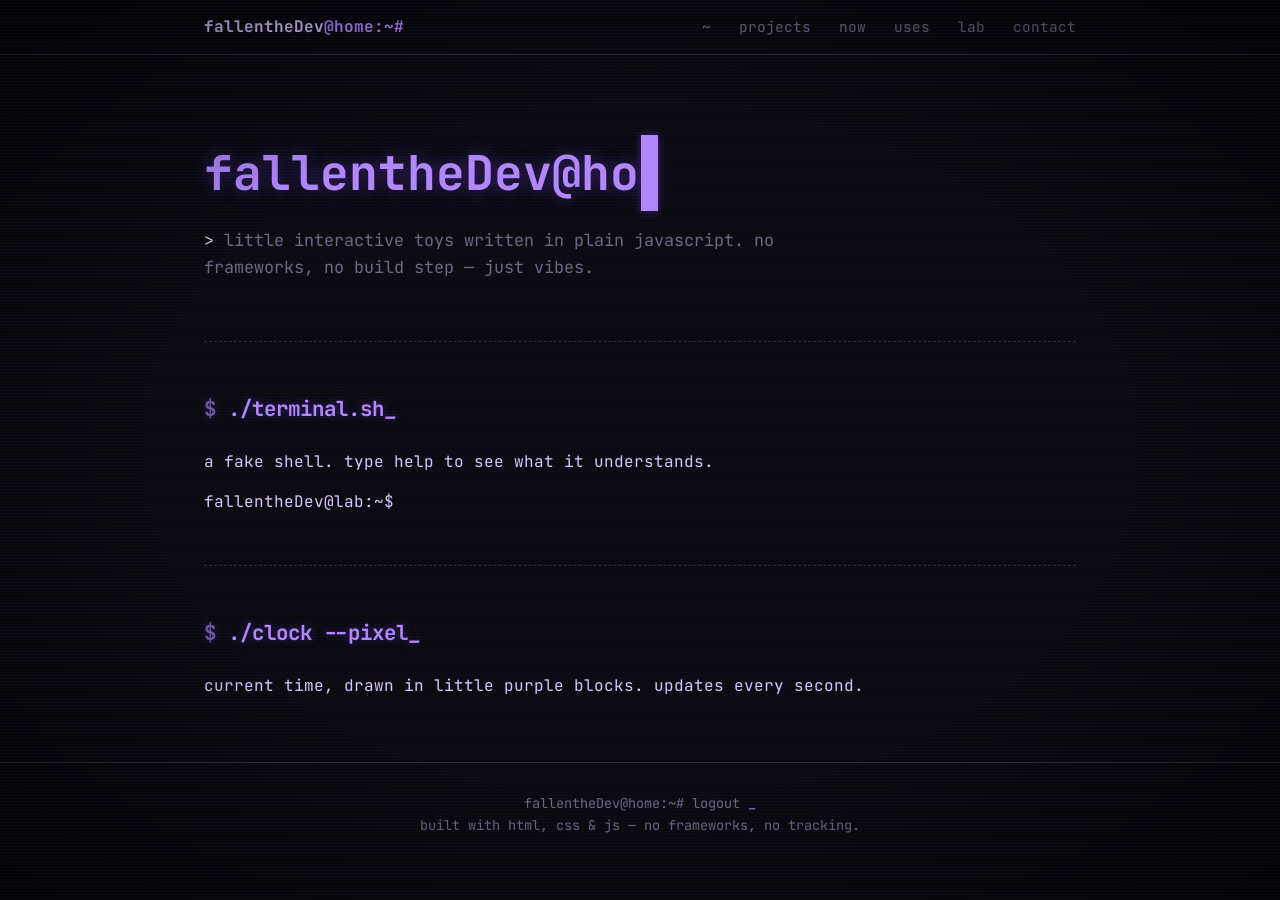
==== lab/index.html @ 34c0146e "Create index.html" ====
<!DOCTYPE html>
<html lang="en">
<head>
<meta charset="UTF-8" />
<meta name="viewport" content="width=device-width, initial-scale=1.0" />
<title>lab // fallentheDev</title>
<link rel="preconnect" href="https://fonts.googleapis.com" />
<link rel="preconnect" href="https://fonts.gstatic.com" crossorigin />
<link href="https://fonts.googleapis.com/css2?family=JetBrains+Mono:wght@400;700&display=swap" rel="stylesheet" />
<link rel="stylesheet" href="../style.css" />
</head>
<body>

<header>
  <div class="wrap">
    <a class="prompt" href="../index.html"><span class="user">fallentheDev</span>@home:~#</a>
    <nav>
      <a href="../index.html">~</a>
      <a href="../projects/">projects</a>
      <a href="../now/">now</a>
      <a href="../uses/">uses</a>
      <a href="../lab/">lab</a>
      <a href="../index.html#contact">contact</a>
    </nav>
  </div>
</header>

<main class="wrap">

  <section class="hero" style="border-top:none;">
    <h1 id="typed"></h1>
    <p class="sub">
      <span class="hl">&gt;</span> little interactive toys written in plain
      javascript. no frameworks, no build step — just vibes.
    </p>
  </section>

  <!-- Typing terminal -->
  <section id="terminal">
    <h2>./terminal.sh</h2>
    <p class="bio" style="margin-bottom:14px;">
      a fake shell. type <span class="hl">help</span> to see what it understands.
    </p>
    <div id="term" class="term" tabindex="0">
      <div id="term-out" class="term-out"></div>
      <div class="term-line">
        <span class="term-prompt">fallentheDev@lab:~$</span>&nbsp;<span id="term-input" class="term-input"></span><span class="term-cursor">&nbsp;</span>
      </div>
    </div>
  </section>

  <!-- Pixel clock -->
  <section id="clock">
    <h2>./clock --pixel</h2>
    <p class="bio" style="margin-bottom:14px;">
      current time, drawn in little purple blocks. updates every second.
    </p>
    <div id="clock-grid" class="clock-grid" aria-label="pixel clock"></div>
    <p class="bio" style="margin-top:14px; color:var(--muted); font-size:0.85rem;">
      <span id="clock-text"></span>
    </p>
  </section>

</main>

<footer>
  <div class="wrap">
    fallentheDev@home:~# logout <span class="pulse">_</span><br/>
    built with html, css &amp; js — no frameworks, no tracking.
  </div>
</footer>

<link rel="stylesheet" href="lab.css" />
<script src="../script.js"></script>
<script src="lab.js"></script>
<script>
  document.addEventListener("DOMContentLoaded", function () {
    const target = document.getElementById("typed");
    const text = "fallentheDev@home:~/lab#";
    let i = 0;
    target.innerHTML = "";
    (function type() {
      if (i <= text.length) {
        target.innerHTML = text.slice(0, i) + '<span class="cursor">&nbsp;</span>';
        i++;
        setTimeout(type, 45 + Math.random() * 50);
      } else {
        target.innerHTML = text + '<span class="cursor">&nbsp;</span>';
      }
    })();
  });
</script>

</body>
</html>
---- style.css ----
:root {
  --bg: #0a0a0f;
  --bg-soft: #12121a;
  --purple: #b388ff;
  --purple-dim: #7c4dff;
  --purple-glow: rgba(124, 77, 255, 0.45);
  --text: #d8c8ff;
  --muted: #6b6b85;
  --border: #2a2a3a;
}

* { box-sizing: border-box; margin: 0; padding: 0; }
html { scroll-behavior: smooth; }

body {
  background: var(--bg);
  color: var(--text);
  font-family: "JetBrains Mono", "Courier New", monospace;
  line-height: 1.6;
  overflow-x: hidden;
  min-height: 100vh;
}

/* Scanline + vignette overlay */
body::before {
  content: "";
  position: fixed;
  inset: 0;
  background:
    repeating-linear-gradient(
      to bottom,
      rgba(124, 77, 255, 0.04) 0px,
      rgba(124, 77, 255, 0.04) 1px,
      transparent 1px,
      transparent 3px
    );
  pointer-events: none;
  z-index: 9999;
}
body::after {
  content: "";
  position: fixed;
  inset: 0;
  background: radial-gradient(ellipse at center, transparent 55%, rgba(0,0,0,0.55) 100%);
  pointer-events: none;
  z-index: 9998;
}

a { color: var(--purple); text-decoration: none; }
a:hover { text-shadow: 0 0 8px var(--purple-glow); }

.wrap { max-width: 920px; margin: 0 auto; padding: 0 24px; }

/* Top bar */
header {
  border-bottom: 1px solid var(--border);
  padding: 14px 0;
  position: sticky;
  top: 0;
  background: rgba(10, 10, 15, 0.85);
  backdrop-filter: blur(6px);
  z-index: 100;
}
header .wrap { display: flex; justify-content: space-between; align-items: center; flex-wrap: wrap; gap: 10px; }
.prompt { color: var(--purple); font-weight: 700; }
.prompt .user { color: var(--text); }
nav a { margin-left: 18px; color: var(--muted); font-size: 0.9rem; }
nav a:hover { color: var(--purple); text-shadow: 0 0 8px var(--purple-glow); }

/* Hero */
.hero { padding: 80px 0 60px; }
.hero h1 {
  font-size: clamp(1.8rem, 5vw, 3rem);
  color: var(--purple);
  text-shadow: 0 0 18px var(--purple-glow);
  margin-bottom: 16px;
  min-height: 1.2em;
}
.cursor {
  display: inline-block;
  width: 0.6ch;
  background: var(--purple);
  margin-left: 2px;
  animation: blink 1s steps(2) infinite;
  box-shadow: 0 0 10px var(--purple-glow);
}
@keyframes blink { 50% { opacity: 0; } }

.hero .sub { color: var(--muted); font-size: 1.05rem; max-width: 620px; }
.hero .sub .hl { color: var(--text); }

/* Section */
section { padding: 50px 0; border-top: 1px dashed var(--border); }
h2 {
  color: var(--purple);
  font-size: 1.3rem;
  margin-bottom: 24px;
  text-shadow: 0 0 10px var(--purple-glow);
}
h2::before { content: "$ "; opacity: 0.6; }
h2::after { content: "_"; animation: blink 1s steps(2) infinite; }

p.bio { max-width: 680px; color: var(--text); }
p.bio + p.bio { margin-top: 14px; }

/* Skills */
.skills { display: flex; flex-wrap: wrap; gap: 10px; }
.chip {
  border: 1px solid var(--purple-dim);
  color: var(--purple);
  padding: 6px 14px;
  border-radius: 3px;
  font-size: 0.9rem;
  background: rgba(124, 77, 255, 0.06);
  transition: all 0.15s ease;
}
.chip:hover {
  background: rgba(124, 77, 255, 0.18);
  box-shadow: 0 0 12px var(--purple-glow);
  transform: translateY(-2px);
}

/* Projects */
.grid { display: grid; grid-template-columns: repeat(auto-fit, minmax(260px, 1fr)); gap: 18px; }
.card {
  background: var(--bg-soft);
  border: 1px solid var(--border);
  padding: 22px;
  border-radius: 4px;
  position: relative;
  overflow: hidden;
  transition: all 0.2s ease;
}
.card::before {
  content: "";
  position: absolute;
  top: 0; left: 0;
  height: 2px; width: 100%;
  background: linear-gradient(90deg, transparent, var(--purple), transparent);
  opacity: 0.4;
}
.card:hover {
  border-color: var(--purple-dim);
  box-shadow: 0 0 20px var(--purple-glow);
  transform: translateY(-3px);
}
.card h3 { color: var(--purple); font-size: 1.1rem; margin-bottom: 8px; }
.card p { color: var(--muted); font-size: 0.92rem; }
.card .tag {
  display: inline-block;
  margin-top: 14px;
  font-size: 0.8rem;
  color: var(--purple-dim);
  border-top: 1px dashed var(--border);
  padding-top: 10px;
  width: 100%;
}

/* Contact */
ul.contact { list-style: none; }
ul.contact li {
  padding: 12px 0;
  border-bottom: 1px dashed var(--border);
  display: flex;
  flex-wrap: wrap;
  gap: 10px;
  align-items: baseline;
}
ul.contact li:last-child { border-bottom: none; }
ul.contact .label { color: var(--muted); min-width: 90px; }
ul.contact .val { color: var(--purple); word-break: break-all; }

footer {
  border-top: 1px solid var(--border);
  padding: 30px 0;
  color: var(--muted);
  font-size: 0.85rem;
  text-align: center;
}
footer .pulse { color: var(--purple); animation: blink 1.5s steps(2) infinite; }

/* Pronouns */
.pronouns {
  color: var(--muted);
  font-size: 0.85em;
  border: 1px solid var(--border);
  padding: 1px 6px;
  border-radius: 3px;
  margin-left: 2px;
  white-space: nowrap;
}

/* Fun facts list */
ul.facts { list-style: none; max-width: 680px; }
ul.facts li {
  padding: 10px 0;
  border-bottom: 1px dashed var(--border);
  color: var(--text);
}
ul.facts li:last-child { border-bottom: none; }
ul.facts .fact-tag {
  color: var(--purple-dim);
  margin-right: 8px;
  font-size: 0.8rem;
}

/* Now page list */
ul.now { list-style: none; max-width: 680px; }
ul.now li {
  padding: 14px 0;
  border-bottom: 1px dashed var(--border);
  display: flex;
  flex-wrap: wrap;
  gap: 14px;
  align-items: baseline;
}
ul.now li:last-child { border-bottom: none; }
ul.now .dt {
  color: var(--purple-dim);
  min-width: 110px;
  font-size: 0.85rem;
  text-transform: lowercase;
}
ul.now .entry { color: var(--text); }
ul.now .entry .hl, .hero .sub .hl { color: var(--text); }

/* Uses page list */
ul.uses { list-style: none; max-width: 680px; }
ul.uses li {
  padding: 12px 0;
  border-bottom: 1px dashed var(--border);
  display: flex;
  flex-wrap: wrap;
  gap: 14px;
  align-items: baseline;
}
ul.uses li:last-child { border-bottom: none; }
ul.uses .cat {
  color: var(--purple-dim);
  min-width: 110px;
  font-size: 0.85rem;
}
ul.uses .item { color: var(--text); }

@media (max-width: 600px) {
  nav a { margin-left: 10px; }
  .hero { padding: 50px 0 40px; }
  ul.now .dt, ul.uses .cat { min-width: 100%; }
}
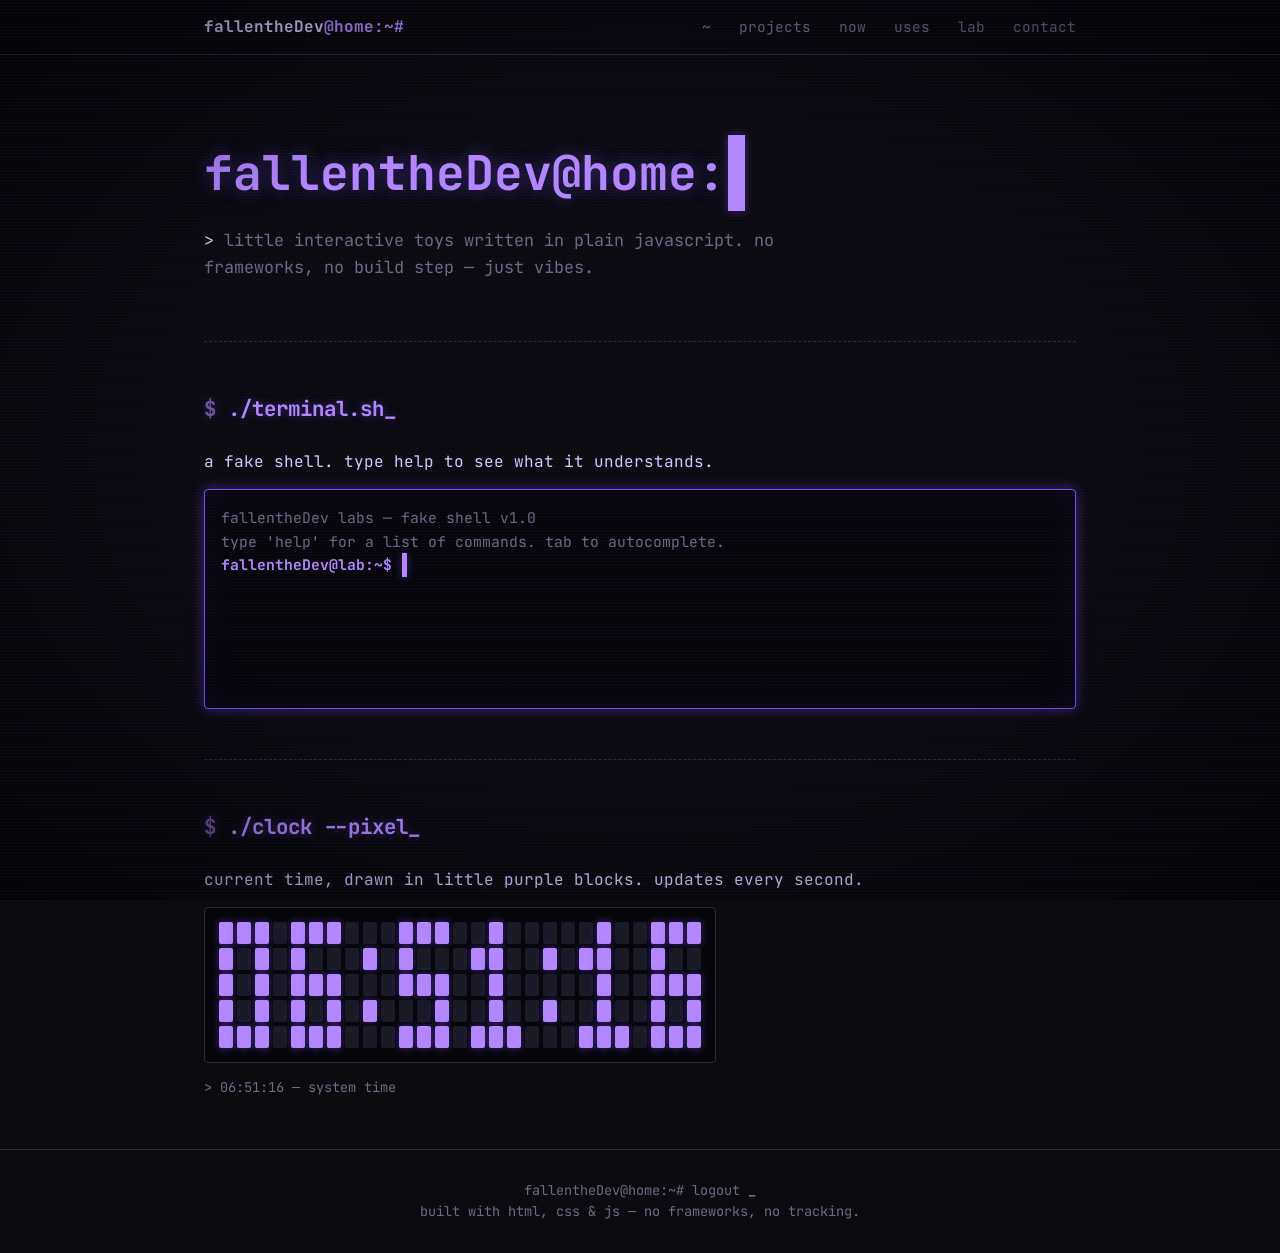
==== commit 7c61bb2c: "Initial commit: fallens.me personal site" ====
--- a/lab/index.html
+++ b/lab/index.html
@@ -92,4 +92,4 @@
 </script>
 
 </body>
-</html>
+</html>
--- a/lab/lab.css
+++ b/lab/lab.css
@@ -0,0 +1,67 @@
+/* ===== Lab page styles ===== */
+
+/* Typing terminal */
+.term {
+  background: #06060a;
+  border: 1px solid var(--border);
+  border-radius: 4px;
+  padding: 16px;
+  font-size: 0.92rem;
+  outline: none;
+  min-height: 220px;
+  max-height: 360px;
+  overflow-y: auto;
+  box-shadow: inset 0 0 30px rgba(124, 77, 255, 0.08);
+}
+.term:focus { border-color: var(--purple-dim); box-shadow: 0 0 14px var(--purple-glow), inset 0 0 30px rgba(124, 77, 255, 0.08); }
+
+.term-out { white-space: pre-wrap; word-break: break-word; }
+.term-out .out-line { color: var(--text); }
+.term-out .out-dim { color: var(--muted); }
+.term-out .out-err { color: #ff6b6b; }
+.term-out .out-ok { color: #b388ff; }
+.term-out .out-cmd { color: var(--purple); }
+.term-out .out-cmd::before { content: "$ "; color: var(--muted); }
+
+.term-line { display: flex; align-items: baseline; flex-wrap: wrap; }
+.term-prompt { color: var(--purple); font-weight: 700; white-space: nowrap; }
+.term-input { color: var(--text); white-space: pre; }
+.term-cursor {
+  display: inline-block;
+  width: 0.55ch;
+  background: var(--purple);
+  margin-left: 1px;
+  animation: blink 1s steps(2) infinite;
+  box-shadow: 0 0 8px var(--purple-glow);
+  align-self: center;
+}
+
+/* Pixel clock */
+.clock-grid {
+  display: inline-grid;
+  grid-template-columns: repeat(6, 1fr);
+  gap: 4px;
+  padding: 14px;
+  background: #06060a;
+  border: 1px solid var(--border);
+  border-radius: 4px;
+}
+.clock-cell {
+  width: 14px;
+  height: 22px;
+  background: #1a1a26;
+  border-radius: 2px;
+  transition: background 0.15s ease, box-shadow 0.15s ease;
+}
+.clock-cell.on {
+  background: var(--purple);
+  box-shadow: 0 0 8px var(--purple-glow);
+}
+.clock-cell.dim {
+  background: #2a2a3a;
+}
+
+@media (max-width: 600px) {
+  .clock-cell { width: 10px; height: 16px; }
+  .clock-grid { gap: 3px; padding: 10px; }
+}
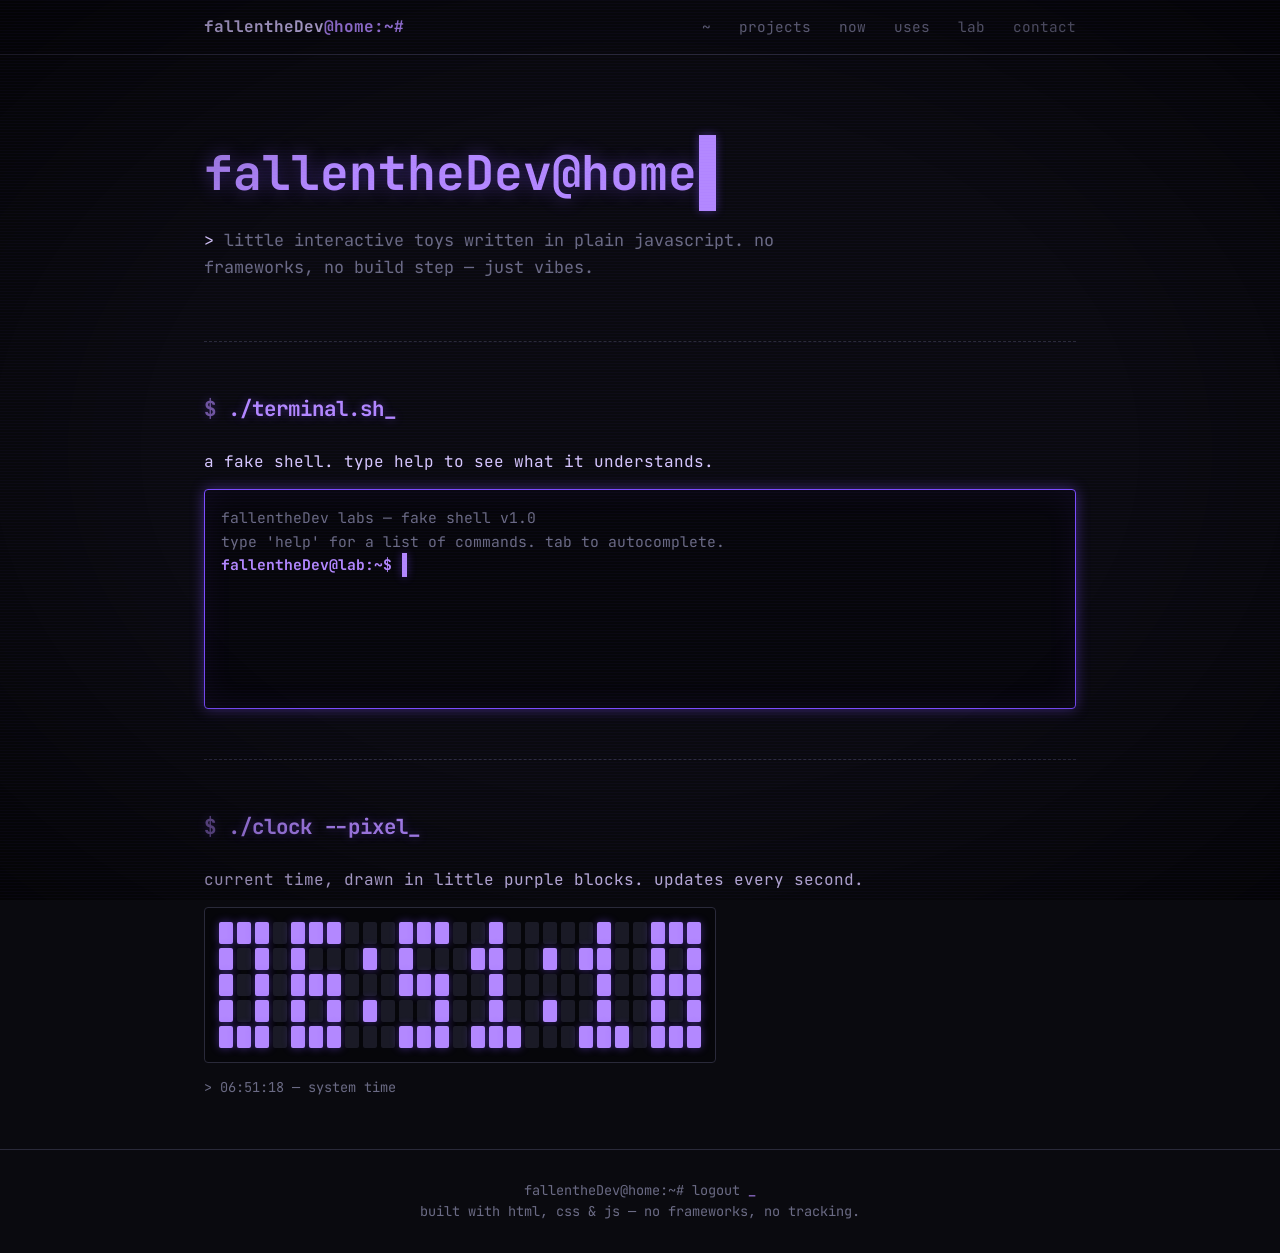
==== commit 1bb6d603: "Add in support for ads" ====
--- a/lab/index.html
+++ b/lab/index.html
@@ -3,6 +3,7 @@
 <head>
 <meta charset="UTF-8" />
 <meta name="viewport" content="width=device-width, initial-scale=1.0" />
+<meta name="google-adsense-account" content="ca-pub-9488856636759332">
 <title>lab // fallentheDev</title>
 <link rel="preconnect" href="https://fonts.googleapis.com" />
 <link rel="preconnect" href="https://fonts.gstatic.com" crossorigin />
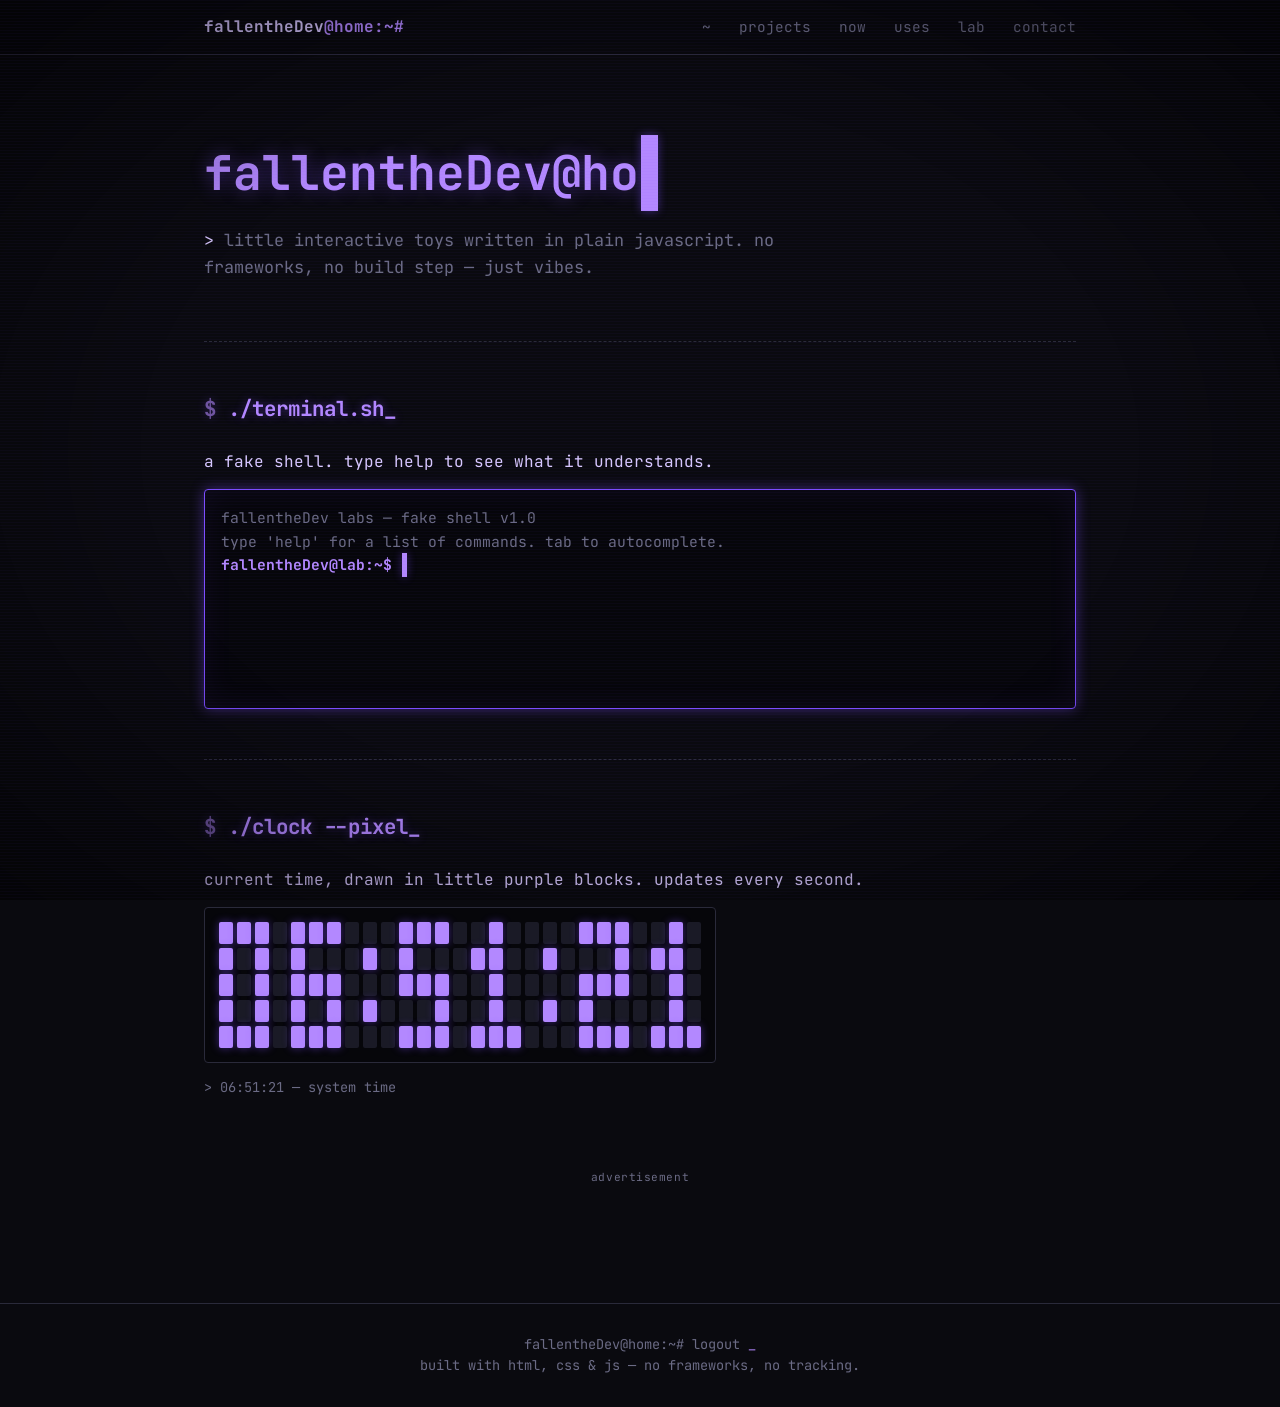
==== commit 8b333c77: "Add in support for ads" ====
--- a/lab/index.html
+++ b/lab/index.html
@@ -9,6 +9,7 @@
 <link rel="preconnect" href="https://fonts.gstatic.com" crossorigin />
 <link href="https://fonts.googleapis.com/css2?family=JetBrains+Mono:wght@400;700&display=swap" rel="stylesheet" />
 <link rel="stylesheet" href="../style.css" />
+<script async src="https://pagead2.googlesyndication.com/pagead/js/adsbygoogle.js?client=ca-pub-9488856636759332" crossorigin="anonymous"></script>
 </head>
 <body>
 
@@ -25,6 +26,12 @@
     </nav>
   </div>
 </header>
+
+<div class="page-layout">
+<aside class="ad-side ad-left">
+  <span class="ad-label">advertisement</span>
+  <ins class="adsbygoogle" style="display:block" data-ad-client="ca-pub-9488856636759332" data-ad-slot="LEFT_SIDE_SLOT" data-ad-format="vertical" data-full-width-responsive="false"></ins>
+</aside>
 
 <main class="wrap">
 
@@ -64,6 +71,17 @@
 
 </main>
 
+<aside class="ad-side ad-right">
+  <span class="ad-label">advertisement</span>
+  <ins class="adsbygoogle" style="display:block" data-ad-client="ca-pub-9488856636759332" data-ad-slot="RIGHT_SIDE_SLOT" data-ad-format="vertical" data-full-width-responsive="false"></ins>
+</aside>
+</div><!-- /.page-layout -->
+
+<div class="ad-footer-wrap">
+  <span class="ad-label">advertisement</span>
+  <ins class="adsbygoogle" style="display:block" data-ad-client="ca-pub-9488856636759332" data-ad-slot="FOOTER_SLOT" data-ad-format="auto" data-full-width-responsive="true"></ins>
+</div>
+
 <footer>
   <div class="wrap">
     fallentheDev@home:~# logout <span class="pulse">_</span><br/>
@@ -73,6 +91,7 @@
 
 <link rel="stylesheet" href="lab.css" />
 <script src="../script.js"></script>
+<script src="../ads.js"></script>
 <script src="lab.js"></script>
 <script>
   document.addEventListener("DOMContentLoaded", function () {
--- a/style.css
+++ b/style.css
@@ -247,3 +247,100 @@
   .hero { padding: 50px 0 40px; }
   ul.now .dt, ul.uses .cat { min-width: 100%; }
 }
+
+/* ===== Ad layout ===== */
+
+/* Three-column layout: left ad | content | right ad */
+.page-layout {
+  display: flex;
+  justify-content: center;
+  align-items: flex-start;
+  gap: 20px;
+}
+.ad-side {
+  width: 160px;
+  flex-shrink: 0;
+  position: sticky;
+  top: 80px;
+  min-height: 600px;
+}
+.ad-side .ad-label,
+.ad-footer-wrap .ad-label {
+  display: block;
+  font-size: 0.7rem;
+  color: var(--muted);
+  text-align: center;
+  margin-bottom: 6px;
+  letter-spacing: 0.05em;
+}
+.ad-side ins.adsbygoogle {
+  display: block;
+  width: 160px;
+  height: 600px;
+}
+main.wrap {
+  flex: 1;
+  max-width: 920px;
+  min-width: 0;
+}
+
+/* Footer ad — full-width, centered, above the footer */
+.ad-footer-wrap {
+  max-width: 920px;
+  margin: 0 auto;
+  padding: 20px 24px;
+  text-align: center;
+}
+.ad-footer-wrap ins.adsbygoogle {
+  display: block;
+  width: 100%;
+  min-height: 90px;
+}
+
+/* Hide side ads on narrow screens */
+@media (max-width: 1280px) {
+  .ad-side { display: none; }
+  .page-layout { display: block; }
+  main.wrap { max-width: 920px; margin: 0 auto; }
+}
+
+/* Ad-blocker message */
+.adblock-notice {
+  position: fixed;
+  bottom: 0;
+  left: 0;
+  right: 0;
+  background: var(--bg-soft);
+  border-top: 1px solid var(--purple-dim);
+  color: var(--text);
+  padding: 14px 24px;
+  font-size: 0.88rem;
+  z-index: 10000;
+  display: flex;
+  align-items: center;
+  justify-content: center;
+  gap: 16px;
+  flex-wrap: wrap;
+  box-shadow: 0 -4px 20px rgba(0,0,0,0.5);
+  animation: slideUp 0.3s ease;
+}
+.adblock-notice .ab-icon { color: var(--purple); font-weight: 700; }
+.adblock-notice .ab-text { color: var(--text); }
+.adblock-notice .ab-text .hl { color: var(--purple); }
+.adblock-notice .ab-close {
+  color: var(--muted);
+  cursor: pointer;
+  border: 1px solid var(--border);
+  padding: 2px 10px;
+  border-radius: 3px;
+  font-size: 0.8rem;
+  transition: all 0.15s ease;
+}
+.adblock-notice .ab-close:hover {
+  color: var(--purple);
+  border-color: var(--purple-dim);
+}
+@keyframes slideUp {
+  from { transform: translateY(100%); }
+  to { transform: translateY(0); }
+}
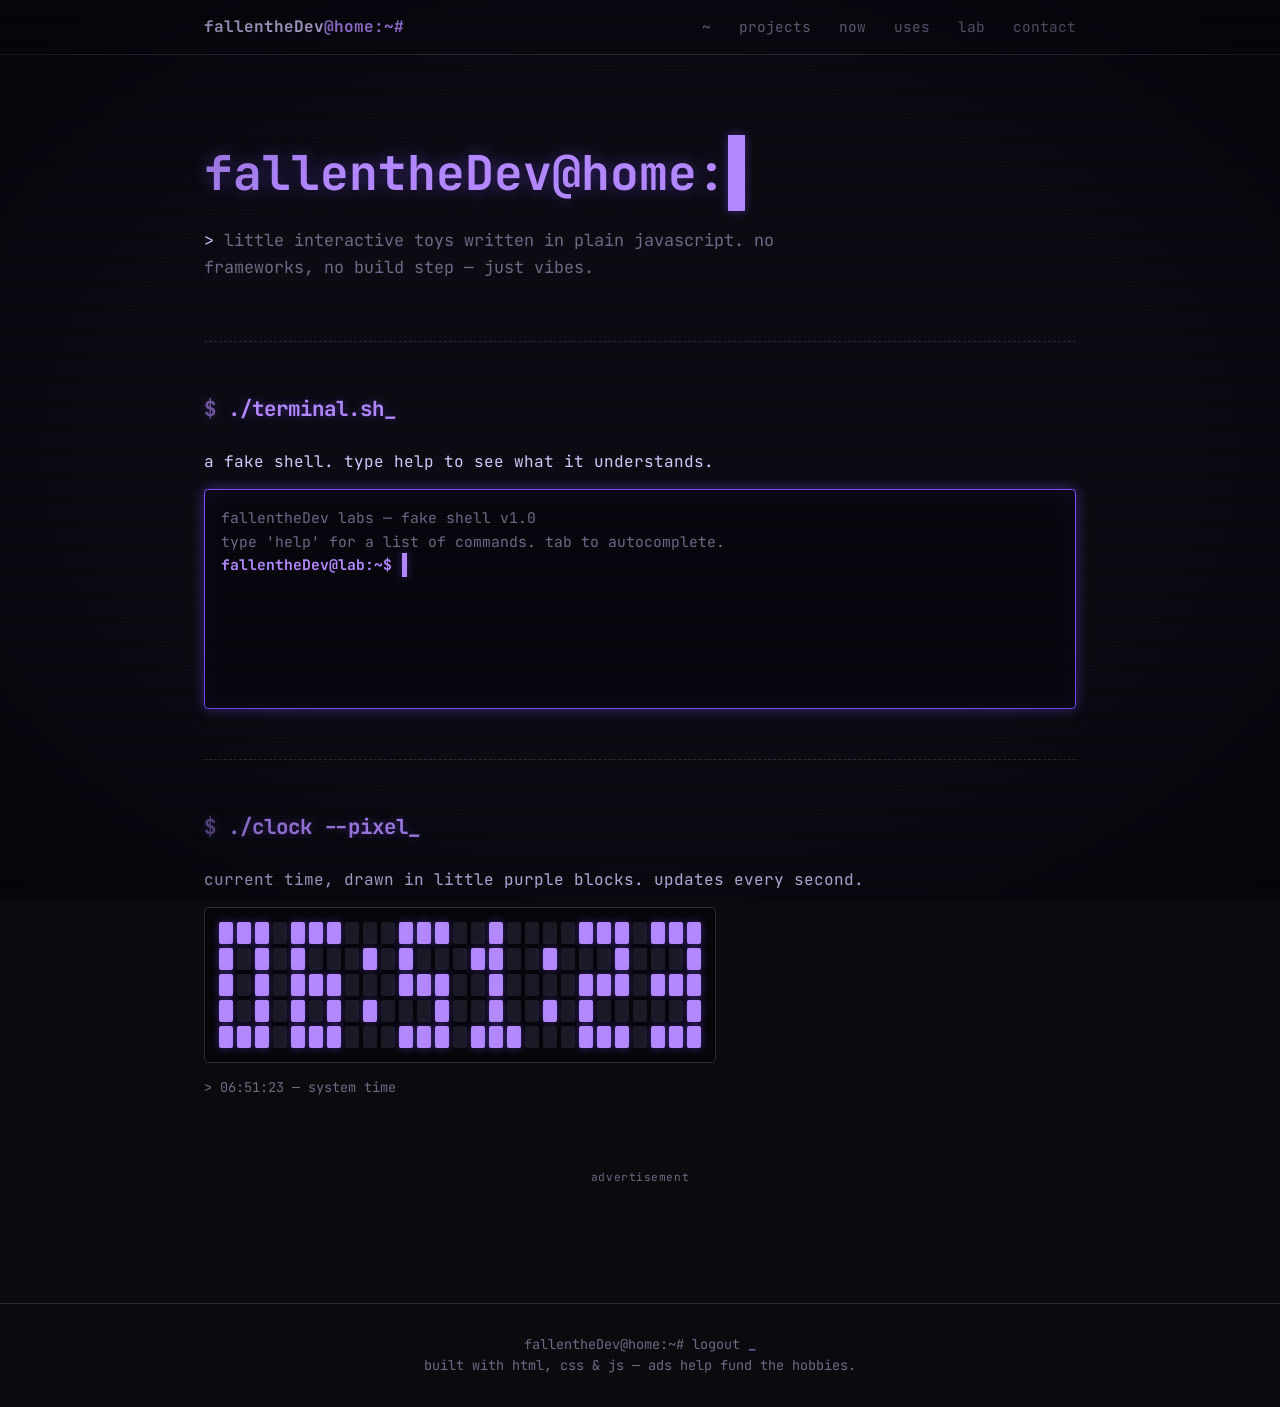
==== commit b39d396e: "Fixed links, added favicon, and other minor tweaks" ====
--- a/lab/index.html
+++ b/lab/index.html
@@ -5,6 +5,15 @@
 <meta name="viewport" content="width=device-width, initial-scale=1.0" />
 <meta name="google-adsense-account" content="ca-pub-9488856636759332">
 <title>lab // fallentheDev</title>
+<meta property="og:type" content="website" />
+<meta property="og:title" content="lab — fallentheDev" />
+<meta property="og:description" content="interactive js toys — a typing terminal and a pixel clock. no frameworks, just vibes." />
+<meta property="og:url" content="https://fallens.me/lab/" />
+<meta property="og:image" content="https://fallens.me/favicon.svg" />
+<meta name="twitter:card" content="summary" />
+<meta name="twitter:title" content="lab — fallentheDev" />
+<meta name="twitter:description" content="interactive js toys — a typing terminal and a pixel clock." />
+<link rel="icon" type="image/svg+xml" href="../favicon.svg" />
 <link rel="preconnect" href="https://fonts.googleapis.com" />
 <link rel="preconnect" href="https://fonts.gstatic.com" crossorigin />
 <link href="https://fonts.googleapis.com/css2?family=JetBrains+Mono:wght@400;700&display=swap" rel="stylesheet" />
@@ -85,7 +94,7 @@
 <footer>
   <div class="wrap">
     fallentheDev@home:~# logout <span class="pulse">_</span><br/>
-    built with html, css &amp; js — no frameworks, no tracking.
+    built with html, css &amp; js — ads help fund the hobbies.
   </div>
 </footer>
 
